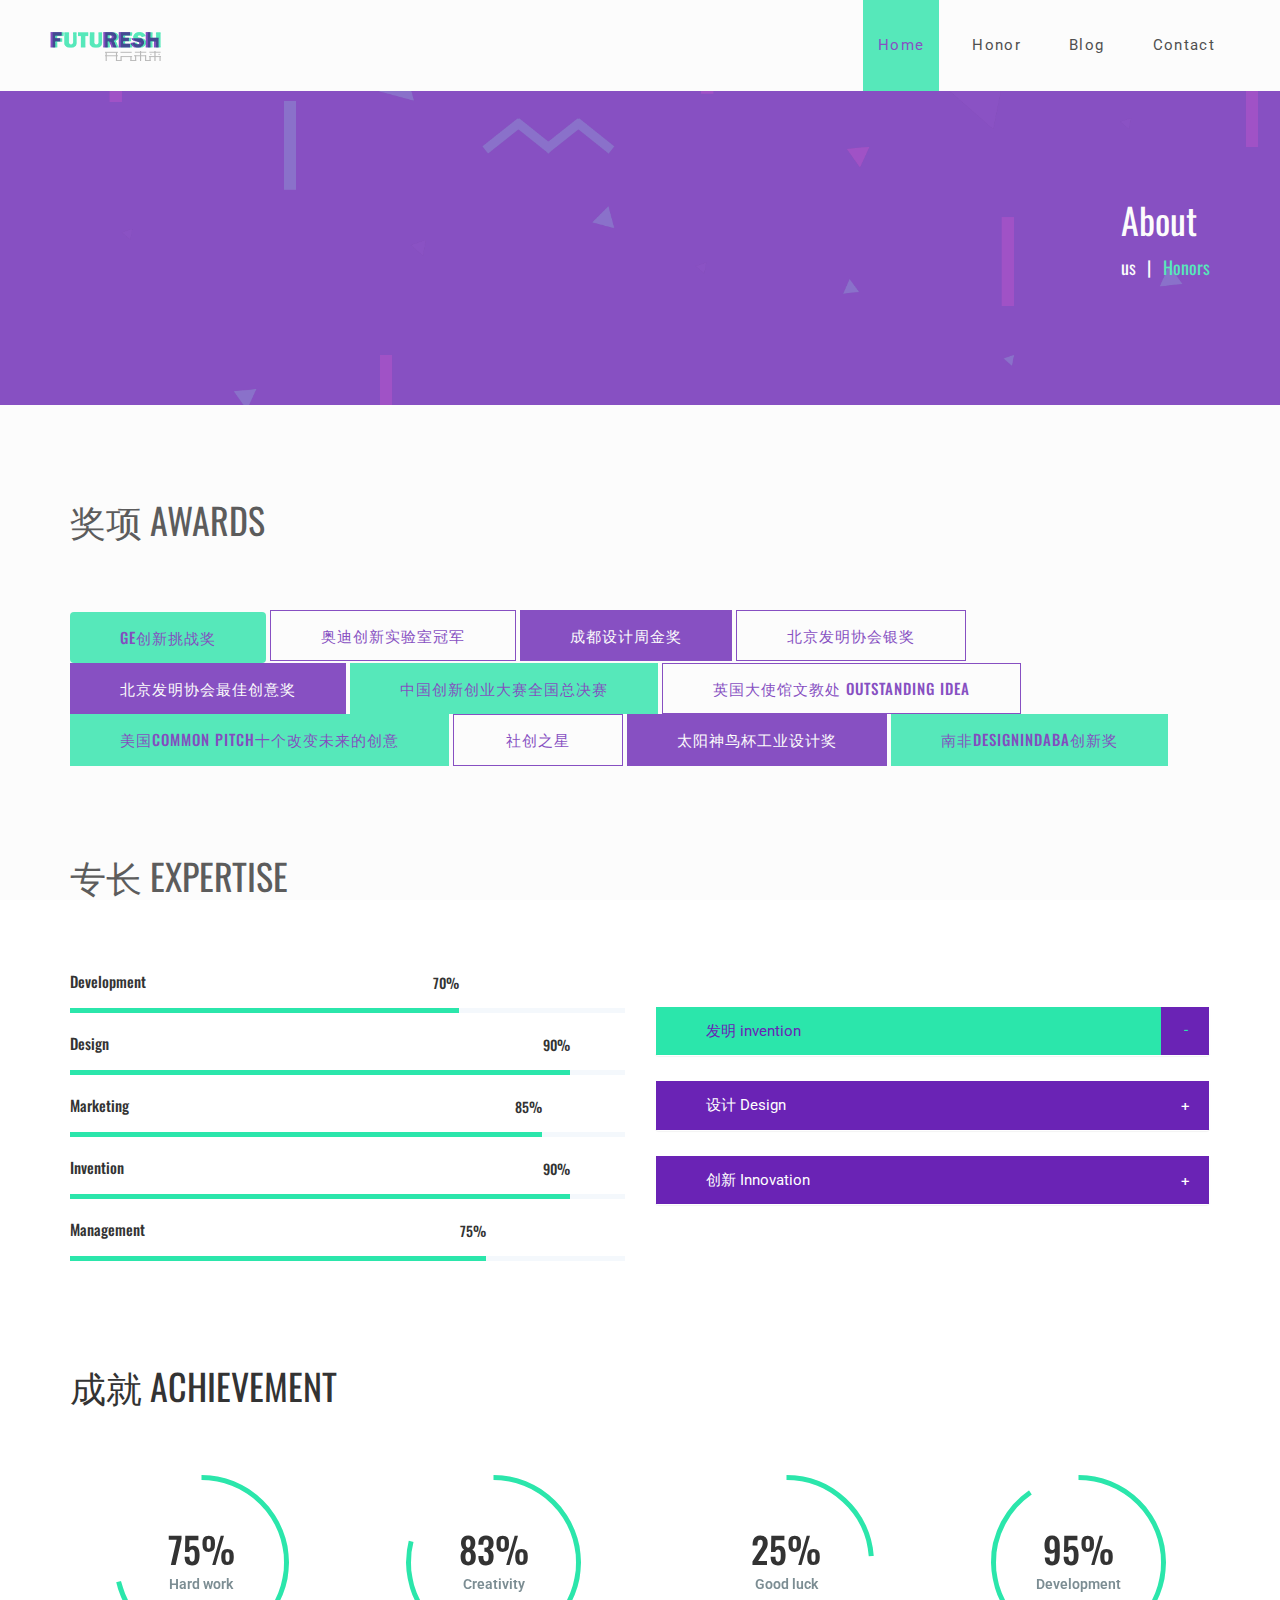
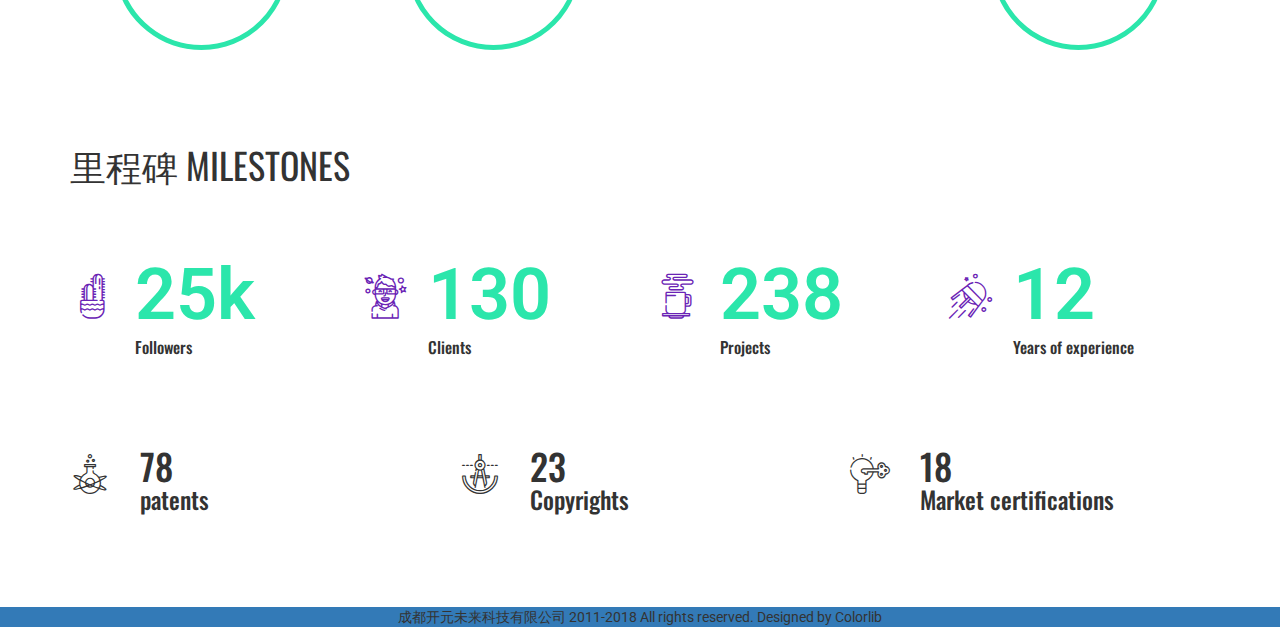
==== honor.html @ 1f5f9ba2 "updata" ====
<!DOCTYPE html>
<html lang="en">
<head>
	<title>荣誉 - 开元未来</title>
	<meta charset="UTF-8">
	<meta name="description" content="Futuresh - Labs">
	<meta name="keywords" content="lab, onepage, creative, html">
	<meta name="viewport" content="width=device-width, initial-scale=1.0">
	<!-- Favicon -->
	<link href="img/favicon.ico" rel="shortcut icon"/>

	<!-- Google Fonts -->
	<link href="https://fonts.googleapis.com/css?family=Oswald:300,400,500,700|Roboto:300,400,600" rel="stylesheet">

	<!-- Stylesheets -->
	<link rel="stylesheet" href="css/bootstrap.min.css"/>
	<link rel="stylesheet" href="css/font-awesome.min.css"/>
	<link rel="stylesheet" href="css/flaticon.css"/>
	<link rel="stylesheet" href="css/owl.carousel.css"/>
	<link rel="stylesheet" href="css/style.css"/>


	<!--[if lt IE 9]>
	  <script src="https://oss.maxcdn.com/html5shiv/3.7.2/html5shiv.min.js"></script>
	  <script src="https://oss.maxcdn.com/respond/1.4.2/respond.min.js"></script>
	<![endif]-->

</head>
<body>
	<!-- Page Preloder -->
	<div id="preloder">
		<div class="loader">
			<img src="img/logo.png" alt="">
			<h2>Loading.....</h2>
		</div>
	</div>


	<!-- Header section -->
	<header class="header-section">
		<div class="logo">
			<img src="img/logo.png" alt=""><!-- Logo -->
		</div>
		<!-- Navigation -->
		<div class="responsive"><i class="fa fa-bars"></i></div>
		<nav>
			<ul class="menu-list">
				<li class="active"><a href="index.html">Home</a></li>
				<li><a href="honor.html">Honor</a></li>
				<li><a href="/blog/">Blog</a></li>
				<li><a href="contact.html">Contact</a></li>
			</ul>
		</nav>
	</header>
	<!-- Header section end -->


	<!-- Page header -->
	<div class="page-top-section">
		<div class="overlay"></div>
		<div class="container text-right">
			<div class="page-info">
				<h2>About</h2>
				<div class="page-links">
					<a href="#">us</a>
					<span>Honors</span>
				</div>
			</div>
		</div>
	</div>
	<!-- Page header end-->


	<!-- page section -->
	<div class="page-section spad">
		<div class="container">
			<div class="row">
				<div class="col-md-12">
					<!-- Single element -->
					<div class="element">
						<h4>奖项 Awards</h4>
						<div class="panel-title">
						<button class="site-btn btn ">GE创新挑战奖</button>
							<button class="site-btn btn-3 ">奥迪创新实验室冠军</button>
							<button class="site-btn btn-2 ">成都设计周金奖</button>
							<button class="site-btn btn-3 ">北京发明协会银奖</button>
                           <button class="site-btn btn-2">北京发明协会最佳创意奖</button>
							<button class="site-btn  ">中国创新创业大赛全国总决赛</button>
                          <button class="site-btn btn-3 ">英国大使馆文教处 Outstanding Idea</button>
                       <button class="site-btn ">美国COMMON pitch十个改变未来的创意</button>
						  <button class="site-btn btn-3 ">社创之星</button>
						  <button class="site-btn btn-2">太阳神鸟杯工业设计奖</button>
						  <button class="site-btn ">南非DesignIndaba创新奖</button>
						</div>
					</div>
					<!-- Single element -->
					<div class="element">
						<h4>专长 Expertise</h4>
						<div class="row">
							<!-- Progress bars -->
							<div class="col-md-6">
								<div class="single-progress-item">
									<p>Development</p>
									<div class="progress-bar-style" data-progress="70"></div>
								</div>
								<div class="single-progress-item">
									<p>Design</p>
									<div class="progress-bar-style" data-progress="90"></div>
								</div>
								<div class="single-progress-item">
									<p>Marketing</p>
									<div class="progress-bar-style" data-progress="85"></div>
								</div>
								<div class="single-progress-item">
									<p>Invention</p>
									<div class="progress-bar-style" data-progress="90"></div>
								</div>
								<div class="single-progress-item">
									<p>Management</p>
									<div class="progress-bar-style" data-progress="75"></div>
								</div>
							</div>
							<!-- Accordions -->
							<div class="col-md-6">
								<div class="site-accordions">
									<div class="panel-group" id="accordion">
										<!-- Single Accordions -->
										<div class="panel active">
											<div class="panel-heading">
												<h4 class="panel-title">发明 invention</h4>
												<a data-toggle="collapse" data-parent="#accordion" href="#accordion1"></a>
											</div>
											<div id="accordion1" class="panel-collapse collapse">
												<div class="panel-body">
													<p></p>
												</div>
											</div>
										</div>
										<!-- Single Accordions -->
										<div class="panel">
											<div class="panel-heading">
												<h4 class="panel-title">设计 Design</h4>
												<a data-toggle="collapse" data-parent="#accordion" href="#accordion2"></a>
											</div>
											<div id="accordion2" class="panel-collapse collapse">
												<div class="panel-body">
												<p></p>
												</div>
											</div>
										</div>
										<!-- Single Accordions -->
										<div class="panel">
											<div class="panel-heading">
												<h4 class="panel-title">创新 Innovation</h4>
												<a data-toggle="collapse" data-parent="#accordion" href="#accordion3"></a>
											</div>
											<div id="accordion3" class="panel-collapse collapse">
												<div class="panel-body">
												<p></p>
												</div>
											</div>
										</div>
									</div>
								</div>
							</div>
						</div>
					</div>
					<!-- Single element -->
					<div class="element">
						<h4>成就 Achievement</h4>
						<!-- Progress Circle -->
						<div class="row">
							<!-- Single -->
							<div class="col-md-3 col-sm-6">
								<div class="circle-progress">
									<div id="progress1"></div>
									<div class="progress-info">
										<h2>75%</h2>
										<p>Hard work</p>
									</div>
								</div>
							</div>
							<!-- Single -->
							<div class="col-md-3 col-sm-6 col-sm-6">
								<div class="circle-progress">
									<div id="progress2"></div>
									<div class="progress-info">
										<h2>83%</h2>
										<p>Creativity</p>
									</div>
								</div>
							</div>
							<!-- Single -->
							<div class="col-md-3 col-sm-6 col-sm-6">
								<div class="circle-progress">
									<div id="progress3"></div>
									<div class="progress-info">
										<h2>25%</h2>
										<p>Good luck</p>
									</div>
								</div>
							</div>
							<!-- Single -->
							<div class="col-md-3 col-sm-6 col-sm-6">
								<div class="circle-progress">
									<div id="progress4"></div>
									<div class="progress-info">
										<h2>95%</h2>
										<p>Development</p>
									</div>
								</div>
							</div>
						</div>
					</div>
					<!-- Single element -->
					<div class="element">
						<h4>里程碑 Milestones</h4>
						<div class="row facts">
							<!-- Single -->
							<div class="col-md-3 col-sm-6">
								<div class="fact">
									<div class="icon">
										<i class="flaticon-034-cactus"></i>
									</div>
									<div class="fact-text">
										<h2>25k</h2>
										<h3>Followers</h3>
									</div>
								</div>
							</div>
							<!-- Single -->
							<div class="col-md-3 col-sm-6">
								<div class="fact">
									<div class="icon">
										<i class="flaticon-025-imagination"></i>
									</div>
									<div class="fact-text">
										<h2>130</h2>
										<h3>Clients</h3>
									</div>
								</div>
							</div>
							<!-- Single -->
							<div class="col-md-3 col-sm-6">
								<div class="fact">
									<div class="icon">
										<i class="flaticon-019-coffee-cup"></i>
									</div>
									<div class="fact-text">
										<h2>238</h2>
										<h3>Projects</h3>
									</div>
								</div>
							</div>
							<!-- Single -->
							<div class="col-md-3 col-sm-6">
								<div class="fact">
									<div class="icon">
										<i class="flaticon-050-satellite"></i>
									</div>
									<div class="fact-text">
										<h2>12</h2>
										<h3>Years of experience</h3>
									</div>
								</div>
							</div>
						</div>
					</div>
					<!-- Single element -->
					<div class="element mb0">
						<h4></h4>
						<div class="row">
							<!-- Single -->
							<div class="col-md-4 col-sm-6">
								<div class="icon-box">
									<div class="icon">
										<i class="flaticon-023-flask"></i>
									</div>
									<div class="fact-text">
										<h2>78</h2>
										<h3>patents</h3>
									</div>
								</div>
							</div>
							<!-- Single -->
							<div class="col-md-4 col-sm-6">
								<div class="icon-box">
									<div class="icon">
										<i class="flaticon-011-compass"></i>
									</div>
										<div class="fact-text">
										<h2>23</h2>
										<h3>Copyrights</h3>
									</div>
								</div>
							</div>
							<!-- Single -->
							<div class="col-md-4 col-sm-6">
								<div class="icon-box">
									<div class="icon">
										<i class="flaticon-037-idea"></i>
									</div>
										<div class="fact-text">
										<h2>18</h2>
										<h3>Market certifications</h3>
									</div>
								</div>
							</div>
						</div>
					</div>
				</div>
			</div>
		</div>
	</div>
	<!-- page section end-->


	<!-- Footer section -->
	<footer class="footer-section">
		成都开元未来科技有限公司 2011-2018 All rights reserved. Designed by Colorlib
	</footer>
	<!-- Footer section end -->

<!-- Global site tag (gtag.js) - Google Analytics -->
<script async src="https://www.googletagmanager.com/gtag/js?id=UA-122709816-1"></script>
<script>
  window.dataLayer = window.dataLayer || [];
  function gtag(){dataLayer.push(arguments);}
  gtag('js', new Date());

  gtag('config', 'UA-122709816-1');
</script>


	<!--====== Javascripts & Jquery ======-->
	<script src="js/jquery-2.1.4.min.js"></script>
	<script src="js/bootstrap.min.js"></script>
	<script src="js/magnific-popup.min.js"></script>
	<script src="js/owl.carousel.min.js"></script>
	<script src="js/circle-progress.min.js"></script>
	<script src="js/main.js"></script>
</body>
</html>
---- css/flaticon.css ----
/*
  	Flaticon icon font: Flaticon
  	Creation date: 23/10/2017 13:59
  	*/

@font-face {
  font-family: "Flaticon";
  src: url("../fonts/Flaticon.eot");
  src: url("../fonts/Flaticon.eot?#iefix") format("embedded-opentype"),
       url("../fonts/Flaticon.woff") format("woff"),
       url("../fonts/Flaticon.ttf") format("truetype"),
       url("../fonts/Flaticon.svg#Flaticon") format("svg");
  font-weight: normal;
  font-style: normal;
}

@media screen and (-webkit-min-device-pixel-ratio:0) {
  @font-face {
    font-family: "Flaticon";
    src: url("../fonts/Flaticon.svg#Flaticon") format("svg");
  }
}

[class^="flaticon-"]:before, [class*=" flaticon-"]:before,
[class^="flaticon-"]:after, [class*=" flaticon-"]:after {   
  font-family: Flaticon;
  font-style: normal;
}

.flaticon-001-picture:before { content: "\f100"; }
.flaticon-002-caliper:before { content: "\f101"; }
.flaticon-003-energy-drink:before { content: "\f102"; }
.flaticon-004-build:before { content: "\f103"; }
.flaticon-005-thinking-1:before { content: "\f104"; }
.flaticon-006-prism:before { content: "\f105"; }
.flaticon-007-paint:before { content: "\f106"; }
.flaticon-008-team:before { content: "\f107"; }
.flaticon-009-idea-3:before { content: "\f108"; }
.flaticon-010-diamond:before { content: "\f109"; }
.flaticon-011-compass:before { content: "\f10a"; }
.flaticon-012-cube:before { content: "\f10b"; }
.flaticon-013-puzzle:before { content: "\f10c"; }
.flaticon-014-magic-wand:before { content: "\f10d"; }
.flaticon-015-book:before { content: "\f10e"; }
.flaticon-016-vision:before { content: "\f10f"; }
.flaticon-017-notebook:before { content: "\f110"; }
.flaticon-018-laptop-1:before { content: "\f111"; }
.flaticon-019-coffee-cup:before { content: "\f112"; }
.flaticon-020-creativity:before { content: "\f113"; }
.flaticon-021-thinking:before { content: "\f114"; }
.flaticon-022-branding:before { content: "\f115"; }
.flaticon-023-flask:before { content: "\f116"; }
.flaticon-024-idea-2:before { content: "\f117"; }
.flaticon-025-imagination:before { content: "\f118"; }
.flaticon-026-search:before { content: "\f119"; }
.flaticon-027-monitor:before { content: "\f11a"; }
.flaticon-028-idea-1:before { content: "\f11b"; }
.flaticon-029-sketchbook:before { content: "\f11c"; }
.flaticon-030-computer:before { content: "\f11d"; }
.flaticon-031-scheme:before { content: "\f11e"; }
.flaticon-032-explorer:before { content: "\f11f"; }
.flaticon-033-museum:before { content: "\f120"; }
.flaticon-034-cactus:before { content: "\f121"; }
.flaticon-035-smartphone:before { content: "\f122"; }
.flaticon-036-brainstorming:before { content: "\f123"; }
.flaticon-037-idea:before { content: "\f124"; }
.flaticon-038-graphic-tool-1:before { content: "\f125"; }
.flaticon-039-vector:before { content: "\f126"; }
.flaticon-040-rgb:before { content: "\f127"; }
.flaticon-041-graphic-tool:before { content: "\f128"; }
.flaticon-042-typography:before { content: "\f129"; }
.flaticon-043-sketch:before { content: "\f12a"; }
.flaticon-044-paint-bucket:before { content: "\f12b"; }
.flaticon-045-video-player:before { content: "\f12c"; }
.flaticon-046-laptop:before { content: "\f12d"; }
.flaticon-047-artificial-intelligence:before { content: "\f12e"; }
.flaticon-048-abstract:before { content: "\f12f"; }
.flaticon-049-projector:before { content: "\f130"; }
.flaticon-050-satellite:before { content: "\f131"; }
---- css/style.css ----
/* =================================
------------------------------------
	Labs - Design Studio
	Version: 1.0
 ------------------------------------ 
 ====================================*/


/*----------------------------------------*/
/*  1.  Theme default CSS
/*----------------------------------------*/
html,
body {
	height: 100%;
	font-family: "Roboto", sans-serif;
}

img {
	max-width: 100%;
}

h1,
h2,
h3,
h4,
h5,
h6 {
	font-family: "Oswald", sans-serif;
	padding: 0;
	margin: 0;
}

h2 {
	font-size: 36px;
}

p {
	font-size: 15px;
	color: #6c6e7e;
	line-height: 30px;
	font-family: "Roboto", sans-serif;
}

a:hover,
a:focus {
	text-decoration: none;
	outline: none;
	color: #0b1033;
}

li,
ul {
	margin: 0;
	padding: 0;
}

/*------------------------
	Helper css
--------------------------*/
.fix {
	overflow: hidden;
}

.pt100 {
	padding-top: 100px;
}

.pb100 {
	padding-bottom: 100px;
}

.mt100 {
	margin-top: 100px;
}

.mb100 {
	margin-bottom: 100px;
}

.mt60 {
	margin-top: 70px;
}

.mr20 {
	margin-right: 20px;
}

.mb0 {
	margin-bottom: 0 !important;
}

.col-push {
	left: 50%;
}

.col-pull {
	right: 50%;
}

.nopad {
	padding-left: 0;
	padding-right: 0;
}

.spad {
	padding-top: 95px;
	padding-bottom: 95px;
}

.section-title {
	text-align: center;
	margin-bottom: 90px;
	padding-top: 50px;
	position: relative;
}

.section-title h2 {
	text-transform: uppercase;
	color: #fff;
	font-weight: 400;
}

.section-title h2 span {
	background: #2be6ab;
	padding: 0 3px 5px;
	display: inline-block;
	color: #0b1033;
}

.section-title:after {
	content: "";
	position: absolute;
	left: 50%;
	top: 0;
	width: 5px;
	height: 30px;
	margin-left: -2.5px;
	background: #2be6ab;
}

.section-title.left {
	text-align: left;
}

.section-title.left:after {
	left: 0;
	margin-left: 0;
}

.section-title.dark h2 {
	color: #0b1033;
}

/*------------------------
	Common elements
--------------------------*/

.site-btn {
	font-family: "Oswald", sans-serif;
	font-size: 15px;
	color: #641fb1;
	display: inline-block;
	text-transform: uppercase;
	background: #2be6ab;
	padding: 15px 50px;
	font-weight: 500;
	letter-spacing: 1px;
	min-width: 170px;
	text-align: center;
	border: none;
}

.site-btn.btn-2 {
	background: #6a23b5;
	color: #fff;
	font-weight: 400;
}

.site-btn.btn-3 {
	background: transparent;
	color: #6a23b5;
	border: 1px solid #6a23b5;
	padding: 14px 50px;
}

.site-btn:hover,
.site-btn:focus {
	text-decoration: none;
	outline: none;
}

/*------------------
	Preloder
--------------------*/
#preloder {
	position: fixed;
	width: 100%;
	height: 100%;
	top: 0;
	left: 0;
	z-index: 999999;
	background: #f1f1f1;
	display: table;
}

.loader {
	text-align: center;
	display: table-cell;
	vertical-align: middle;
}

.loader img {
	animation: loader 0.8s linear infinite;
	-webkit-animation: loader 0.8s linear infinite;
}

.loader h2 {
	font-size: 14px;
	margin-top: 10px;
}

@keyframes loader {
	0% {
		opacity: 1;
	}
	50% {
		opacity: 0.3;
	}
	100% {
		opacity: 1;
	}
}

@-webkit-keyframes loader {
	0% {
		opacity: 1;
	}
	50% {
		opacity: 0.3;
	}
	100% {
		opacity: 1;
	}
}


/*------------------------
	Header css
--------------------------*/
.responsive {
	display: none;
}

.header-section {
	position: absolute;
	top: 0;
	left: 0;
	width: 100%;
	z-index: 999;
	padding: 0 50px;
	background: white;
	-webkit-transition: all 0.4s ease 0s;
	-o-transition: all 0.4s ease 0s;
	transition: all 0.4s ease 0s;
}

.header-section .logo {
	display: inline-block;
	float: left;
	padding-top: 30px;
}

.header-section .logo img {
	width: auto;
	-webkit-transition: all 0.4s ease 0s;
	-o-transition: all 0.4s ease 0s;
	transition: all 0.4s ease 0s;
}

.header-section .menu-list {
	list-style: none;
	float: right;
}

.header-section .menu-list li {
	display: inline;
}

.header-section .menu-list li a {
	display: inline-block;
	padding: 35px 15px;
	margin-right: 15px;
	color: #222;
	position: relative;
	font-family: "Roboto", sans-serif;
	font-size: 15px;
	letter-spacing: 0.09em;
	-webkit-transition: all 0.4s ease 0s;
	-o-transition: all 0.4s ease 0s;
	transition: all 0.4s ease 0s;
}

.header-section .menu-list li a:hover,
.header-section .menu-list li a.active {
	color: #6a23b5;
}

.header-section .menu-list li:last-child a {
	margin-right: 0;
}

.header-section .menu-list li.active a {
	background: #2be6ab;
	color: #6a23b5;
}

.header-section .menu-list .current a:after {
	width: 10px;
	margin-left: -5px;
}

/*------------------------
	Hero section
--------------------------*/
.hero-section {
	height: 100%;
	position: relative;
}

.hero-content {
	position: absolute;
	width: calc(100% - 210px);
	height: 100%;
	margin-left: 105px;
	display: table;
	text-align: center;
	z-index: 5;
}

.hero-content .hero-center {
	display: table-cell;
	vertical-align: middle;
}

.hero-content p {
	font-size: 22px;
	color: #0b1033;
	margin-bottom: 0;
	margin-top: 30px;
}

.owl-carousel .owl-nav {
	position: absolute;
	top: 50%;
	width: 100%;
}

.owl-carousel .owl-nav .owl-prev,
.owl-carousel .owl-nav .owl-next {
	display: inline-block;
	height: 50px;
	width: 100px;
	background: #6a23b5;
	color: #fff;
	text-align: center;
	padding-top: 10px;
	font-size: 20px;
	cursor: pointer;
}

.owl-carousel .owl-nav .owl-prev:hover,
.owl-carousel .owl-nav .owl-next:hover {
	background: #2be6ab;
}

.owl-carousel .owl-nav .owl-next {
	float: right;
}

.owl-carousel #bar {
	width: 0%;
	max-width: 100%;
	height: 4px;
	background: #2be6ab;
}

.owl-carousel #progressBar {
	width: 100%;
	position: absolute;
	bottom: 0;
	z-index: 1;
}


/*------------------------
	About section
--------------------------*/
.about-section,
.team-section {
	background: #6a23b5;
	position: relative;
	z-index: 2;
}

.overlay {
	position: absolute;
	width: 100%;
	height: 100%;
	left: 0;
	top: 0;
	z-index: 3;
	background-image: url("../img/overlay.png");
	background-repeat: no-repeat;
	background-size: cover;
}

/*Card Section*/
.card-section {
	position: relative;
	padding-bottom: 100px;
	z-index: 5;
}

.lab-card {
	position: relative;
	margin-top: -50px;
	padding: 50px 25px;
	text-align: center;
	background: #f5faf8;
	-webkit-box-shadow: 0 0 8px rgba(74, 74, 74, 0.1);
	        box-shadow: 0 0 8px rgba(74, 74, 74, 0.1);
	-webkit-transition: all 0.4s ease 0s;
	-o-transition: all 0.4s ease 0s;
	transition: all 0.4s ease 0s;
}

.lab-card .icon {
	margin-bottom: 30px;
	font-size: 70px;
	-webkit-transition: all 0.4s ease 0s;
	-o-transition: all 0.4s ease 0s;
	transition: all 0.4s ease 0s;
}

.lab-card h2 {
	text-transform: uppercase;
	font-size: 18px;
	color: #2b1640;
	margin-bottom: 30px;
	-webkit-transition: all 0.4s ease 0s;
	-o-transition: all 0.4s ease 0s;
	transition: all 0.4s ease 0s;
}

.lab-card p {
	color: #6c6e7e;
	line-height: 30px;
	-webkit-transition: all 0.4s ease 0s;
	-o-transition: all 0.4s ease 0s;
	transition: all 0.4s ease 0s;
}

.lab-card:hover {
	background: #2be6ab;
}

.lab-card:hover h2,
.lab-card:hover p,
.lab-card:hover .icon {
	color: #fff;
}

/* About contant */
.about-contant {
	position: relative;
	z-index: 5;
}

.about-contant p {
	color: #fff;
}

.intro-video {
	-webkit-transform: translateY(50%);
	    -ms-transform: translateY(50%);
	        transform: translateY(50%);
	margin-top: -90px;
}

.intro-video img {
	-webkit-box-shadow: 0 0 50px rgba(0, 0, 0, 0.35);
	        box-shadow: 0 0 50px rgba(0, 0, 0, 0.35);
}

.intro-video a {
	position: absolute;
	width: 60px;
	height: 60px;
	left: 50%;
	top: 50%;
	margin-left: -30px;
	margin-top: -30px;
	color: #6a23b5;
	background: #2be6ab;
	border-radius: 50%;
	text-align: center;
	padding-top: 20px;
	padding-left: 5px;
}


/*------------------------
  Testimonial section
--------------------------*/
.testimonial-section {
	padding-top: 320px;
	background: #220c3b;
	position: relative;
}

.test-overlay {
	position: absolute;
	background-image: url("../img/test-man.png");
	background-repeat: no-repeat;
	background-position: bottom right;
	background-size: contain;
	bottom: 0;
	height: 78%;
	left: 50px;
}

.testimonial span {
	display: block;
	font-family: "Roboto", sans-serif;
	font-size: 48px;
	color: #6a23b5;
}

.testimonial p {
	font-style: italic;
	color: #fff;
	font-weight: 400;
	line-height: 36px;
}

.testimonial .avatar {
	width: 60px;
	height: 60px;
	border-radius: 50%;
	overflow: hidden;
	float: left;
	margin-right: 20px;
}

.testimonial .client-info {
	margin-top: 40px;
}

.testimonial .client-name {
	float: left;
	padding-top: 20px;
}

.testimonial .client-name h2 {
	font-size: 18px;
	color: #fff;
	font-weight: 400;
}

.testimonial .client-name p {
	font-style: normal;
	font-size: 12px;
	color: #969696;
}

/* Testimonial carousel */
#testimonial-slide {
	position: relative;
}

#testimonial-slide .owl-dots {
	position: absolute;
	width: 8px;
	top: 100px;
}

#testimonial-slide .owl-dots .owl-dot {
	width: 8px;
	height: 8px;
	background: #fff;
	border-radius: 15px;
	display: block;
	margin-bottom: 15px;
	position: relative;
	-webkit-transition: all 0.4s;
	-o-transition: all 0.4s;
	transition: all 0.4s;
}

#testimonial-slide .owl-dots .owl-dot:after {
	position: absolute;
	content: "";
	width: 28px;
	height: 28px;
	border: 2px solid #6a23b5;
	border-radius: 40px;
	left: -10px;
	top: -10px;
	-webkit-transition: all 0.4s;
	-o-transition: all 0.4s;
	transition: all 0.4s;
	-webkit-transform: scale(0);
	    -ms-transform: scale(0);
	        transform: scale(0);
}

#testimonial-slide .owl-dots .owl-dot.active {
	background: #6a23b5;
	margin-bottom: 25px;
	margin-top: 25px;
}

#testimonial-slide .owl-dots .owl-dot.active:after {
	-webkit-transform: scale(1);
	    -ms-transform: scale(1);
	        transform: scale(1);
}

#testimonial-slide .owl-dots .owl-dot:first-child.active {
	margin-top: 15px;
}


/*----------------------------------
	header and icon box element
------------------------------------*/
.service {
	margin-bottom: 90px;
}

.service,
.icon-box {
	display: -webkit-inline-box;
	display: -ms-inline-flexbox;
	display: inline-flex;
}

.service .icon,
.icon-box .icon {
	font-size: 40px;
	margin-right: 30px;
}

.service .service-text h2,
.service .icon-box-text h2,
.icon-box .service-text h2,
.icon-box .icon-box-text h2 {
	font-size: 18px;
	text-transform: uppercase;
	margin-bottom: 20px;
	font-weight: 400;
}

.service .service-text p,
.service .icon-box-text p,
.icon-box .service-text p,
.icon-box .icon-box-text p {
	font-size: 15px;
}

.service.light h2,
.service.light p,
.service.light .icon,
.icon-box.light h2,
.icon-box.light p,
.icon-box.light .icon {
	color: #fff;
}

.service.left,
.icon-box.left {
	text-align: right;
}

.service.left .icon,
.icon-box.left .icon {
	margin-left: 30px;
	margin-right: 0;
}


/*------------------------
	Team section
--------------------------*/
.team-section .container {
	position: relative;
	z-index: 5;
}

.member {
	text-align: center;
}

.member img {
	margin-bottom: 60px;
}

.member h2 {
	font-size: 24px;
	font-weight: 400;
	margin-bottom: 20px;
	color: #fff;
}

.member h3 {
	font-size: 14px;
	color: #2be6ab;
	font-weight: 400;
	text-transform: uppercase;
}


/*------------------------
	Promotion section
--------------------------*/
.promotion-section {
	background: #2be6ab;
	padding: 115px 0;
}

.promotion-section h2 {
	font-weight: 400;
	color: #fff;
	font-size: 48px;
	margin-bottom: 18px;
}

.promotion-section p {
	color: #fff;
	font-size: 24px;
	margin-bottom: 0;
	font-weight: 300;
}

.promotion-section .promo-btn-area {
	text-align: right;
	padding-top: 15px;
}


/*------------------------
	Contact section
--------------------------*/
.contact-section {
	position: relative;
}

.contact-section:after {
	position: absolute;
	content: "";
	width: 50%;
	height: 100%;
	right: -15px;
	top: 0;
	background: #6a23b5;
	z-index: -1;
}

.form-class input[type="text"] {
	width: 100%;
	margin-bottom: 26px;
	border: none;
	background: #f6edfb;
	padding: 17px 20px;
}

.form-class input[type="text"]:focus,
.form-class input[type="text"]:hover {
	outline: none;
}

.form-class textarea {
	width: 100%;
	margin-bottom: 40px;
	border: none;
	background: #f6edfb;
	padding: 15px 20px;
	height: 260px;
}

.form-class textarea:focus,
.form-class textarea:hover {
	outline: none;
}

.form-class ::-webkit-input-placeholder {
	font-style: italic;
}

.form-class :-ms-input-placeholder {
	font-style: italic;
}

.form-class ::-ms-input-placeholder {
	font-style: italic;
}

.form-class ::placeholder {
	font-style: italic;
}

.form-class :-ms-input-placeholder {
	font-style: italic;
}

.form-class ::-ms-input-placeholder {
	font-style: italic;
}

/* Contact Info*/
.contact-info .section-title {
	margin-bottom: 40px;
}

.contact-info p {
	color: #fff;
}

.contact-info h3 {
	font-weight: 400;
	color: #2be6ab;
	margin-bottom: 20px;
}

.contact-info .con-item {
	font-size: 14px;
}


/*------------------------
	Footer section
--------------------------*/
.footer-section {
	background: #337AB7;
	text-align: center;
}

.footer-section h2 {
	color: #6a23b5;
	font-size: 14px;
	padding: 18px 0;
}

/*=========================
	Other Pages
=========================*/

/*------------------------
	Page Top Section
--------------------------*/
.page-top-section {
	position: relative;
	height: 405px;
	background: #6a23b5;
}

.page-top-section .container {
	position: relative;
	z-index: 5;
}

.page-top-section .page-info {
	display: inline-block;
	padding-top: 200px;
}

.page-top-section .page-info h2 {
	color: #fff;
	font-weight: 400;
	margin-bottom: 15px;
	float: left;
}

.page-top-section .page-info .page-links a,
.page-top-section .page-info .page-links span {
	font-size: 18px;
	font-family: "Oswald", sans-serif;
	color: #fff;
	margin-right: 12px;
	padding-right: 12px;
	font-weight: 400;
	position: relative;
}

.page-top-section .page-info .page-links a:after,
.page-top-section .page-info .page-links span:after {
	position: absolute;
	content: "|";
	right: -3px;
}

.page-top-section .page-info .page-links span {
	margin-right: 0;
	padding-right: 0;
	color: #2be6ab;
}

.page-top-section .page-info .page-links span:after {
	display: none;
}


/*------------------------
	Features Section
--------------------------*/
.features .icon-box .icon {
	color: #2be6ab;
	margin-top: -10px;
}

.features .icon-box:last-child {
	margin-bottom: 0;
}

.features .icon-box {
	margin-bottom: 90px;
}


/*------------------------
	Services Card Section
--------------------------*/
.sv-card .card-img {
	position: relative;
	display: block;
	overflow: hidden;
	max-height: 260px;
}

.sv-card .card-img img {
	min-width: 100%;
}

.sv-card .card-img:after {
	position: absolute;
	content: "";
	width: 100%;
	height: 100%;
	left: 0;
	top: 0;
	z-index: 1;
	background: #2be6ab;
	opacity: 0;
	-webkit-transition: all 0.4s ease 0s;
	-o-transition: all 0.4s ease 0s;
	transition: all 0.4s ease 0s;
}

.sv-card:hover .card-img:after {
	opacity: 0.8;
}

.sv-card .card-text {
	padding: 70px 45px;
	padding-right: 15px;
	background: #f5f9f8;
}

.sv-card .card-text h2 {
	text-transform: uppercase;
	font-size: 18px;
	margin-bottom: 28px;
}

.sv-card .card-text p {
	font-size: 15px;
}


/*------------------------
	Newsletter Section
--------------------------*/
.newsletter-section {
	background: #2be6ab;
}

.newsletter-section h2 {
	font-size: 48px;
	color: #fff;
	font-weight: 400;
}

/* Newsletter form */
.nl-form {
	padding-top: 5px;
	text-align: right;
}

.nl-form input[type="text"] {
	border: none;
	padding: 15px 30px;
	height: 51px;
	float: left;
	margin-right: 30px;
	width: calc(100% - 211px);
	background: #19cc93;
	color: #fff;
}

.nl-form input[type="text"]:focus,
.nl-form input[type="text"]:hover {
	outline: none;
}

.nl-form ::-webkit-input-placeholder {
	color: #fff;
}

.nl-form :-ms-input-placeholder {
	color: #fff;
}

.nl-form ::-ms-input-placeholder {
	color: #fff;
}

.nl-form ::placeholder {
	color: #fff;
}

.nl-form :-ms-input-placeholder {
	color: #fff;
}

.nl-form ::-ms-input-placeholder {
	color: #fff;
}


/*------------------------
	Blog Page
--------------------------*/
.post-item {
	margin-bottom: 90px;
}

.post-thumbnail {
	position: relative;
	overflow: hidden;
	margin-bottom: 60px;
}

.post-thumbnail .post-date {
	position: absolute;
	width: 90px;
	height: 90px;
	background: #6a23b5;
	top: 17px;
	left: 17px;
	text-align: center;
	padding-top: 15px;
}

.post-thumbnail .post-date h2 {
	color: #fff;
	font-size: 30px;
	font-weight: 400;
	margin-bottom: 5px;
}

.post-thumbnail .post-date h3 {
	font-size: 15px;
	color: #2be6ab;
	font-weight: 400;
}

.post-title {
	font-size: 24px;
	font-weight: 400;
	letter-spacing: 1px;
	text-transform: uppercase;
	margin-bottom: 18px;
}

.post-meta {
	margin-bottom: 40px;
}

.post-meta a {
	color: #0b1033;
	font-size: 12px;
	padding-left: 20px;
	position: relative;
	margin-left: 10px;
}

.post-meta a:after {
	position: absolute;
	content: "";
	width: 7px;
	height: 7px;
	left: 0;
	top: 3px;
	background: #2be6ab;
	border-radius: 10px;
}

.post-meta a:first-child {
	margin-left: 0;
}

.read-more {
	font-family: "Oswald", sans-serif;
	font-size: 16px;
	color: #0b1033;
	position: relative;
	display: inline-block;
	clear: both;
	padding-bottom: 5px;
	margin-top: 40px;
}

.read-more:after {
	position: absolute;
	content: "";
	width: 100%;
	height: 3px;
	left: 0;
	bottom: 0;
	background: #2be6ab;
	border-radius: 10px;
}

.page-pagination a {
	display: inline-block;
	font-family: "Oswald", sans-serif;
	font-size: 16px;
	color: #0b1033;
	padding: 6px 10px;
	margin-right: 5px;
}

.page-pagination a.active {
	background: #2be6ab;
}

/* Sidebar */
.widget-item {
	margin-bottom: 60px;
	overflow: hidden;
}

.widget-item .widget-title {
	font-size: 18px;
	margin-bottom: 45px;
}

.widget-item ul {
	list-style: none;
}

.widget-item ul li a {
	color: #6c6e7e;
	display: block;
	margin-bottom: 20px;
	font-size: 15px;
}

.widget-item ul li a:hover {
	color: #2be6ab;
}

.widget-item ul li:last-child a {
	margin-bottom: 0;
}

.widget-item ul.instagram {
	margin-left: -5px;
	margin-right: -5px;
}

.widget-item ul.instagram li {
	width: 33.33%;
	float: left;
	padding: 5px;
}

.widget-item ul.instagram li img {
	min-width: 100%;
}

.widget-item ul.tag li {
	display: inline-block;
	background: #2be6ab;
	padding: 10px 24px;
	float: left;
	margin-right: 10px;
	margin-bottom: 15px;
}

.widget-item ul.tag li a {
	color: #6a23b5;
	margin-bottom: 0;
}

.widget-item .quote .quotation {
	display: block;
	color: #2be6ab;
	font-size: 60px;
	line-height: normal;
	margin-bottom: -20px;
}

.search-form {
	position: relative;
}

.search-form input[type="text"] {
	width: 100%;
	border: none;
	background: #2be6ab;
	padding: 15px 20px;
}

.search-form input[type="text"]:focus,
.search-form input[type="text"]:hover {
	outline: none;
}

.search-form .search-btn {
	position: absolute;
	width: 50px;
	height: 50px;
	display: block;
	right: 0;
	top: 0;
	border: 0;
	background: #6a23b5;
	color: #2be6ab;
}

.search-form .search-btn:focus,
.search-form .search-btn:hover {
	outline: none;
}


/*------------------------
	Single Post
--------------------------*/
.single-post .post-content {
	margin-bottom: 90px;
}

.single-post .post-content p {
	margin-bottom: 40px;
}

.single-post .author {
	display: -webkit-inline-box;
	display: -ms-inline-flexbox;
	display: inline-flex;
	margin-bottom: 100px;
}

.single-post .author .avatar {
	margin-right: 40px;
}

.single-post .author .avatar img {
	min-width: 117px;
}

.single-post .author .author-info h2 {
	font-size: 18px;
	margin-bottom: 20px;
}

.single-post .author .author-info h2 span {
	color: #8e8f9b;
}

/* Comments css*/
.comments h2,
.comment-from h2 {
	font-size: 18px;
	margin-bottom: 70px;
}

.comment-list {
	list-style: none;
	margin-bottom: 90px;
}

.comment-list li {
	margin-bottom: 60px;
}

.comment-list li .avatar {
	width: calc(100% - (100% - 80px));
	float: left;
	margin-right: 40px;
}

.comment-list li .commetn-text h3 {
	font-size: 15px;
	font-family: "Roboto", sans-serif;
	margin-bottom: 30px;
	font-weight: 600;
}

/* Contact page Map */
.map {
	height: 750px;
}


/*------------------------
	Elements
--------------------------*/
.element {
	margin-bottom: 90px;
}

.element h4 {
	font-size: 36px;
	text-transform: uppercase;
	font-weight: 400;
	margin-bottom: 70px;
}

/*===  Progress Bar Element ===*/
.single-progress-item {
	margin-bottom: 15px;
	position: relative;
}

.single-progress-item p {
	font-family: "Oswald", sans-serif;
	color: #333;
	margin-bottom: 12px;
	font-weight: 500;
}

.progress-bar-style {
	display: block;
	height: 5px;
	position: relative;
	width: 100%;
	background: #f4f8fc;
}

.bar-inner {
	position: absolute;
	height: 100%;
	left: 0;
	top: 0;
	background: #2be6ab;
}

.bar-inner span {
	position: absolute;
	right: 0;
	font-weight: bold;
	top: -35px;
	font-family: "Oswald", sans-serif;
	color: #333;
	font-weight: 500;
}

/*===  Accordions Element ===*/
.site-accordions {
	margin-top: 40px;
}

.site-accordions .panel {
	margin-bottom: 24px;
}

.site-accordions .panel-heading {
	background: #6a23b5;
	color: #fff;
	position: relative;
	padding: 16px 50px;
	border: none;
	border-radius: 0;
}

.site-accordions .panel-heading .panel-title {
	font-size: 15px;
	font-family: "Roboto", sans-serif;
	text-transform: none;
	margin: 0;
	-webkit-transition: all 0.4s ease 0s;
	-o-transition: all 0.4s ease 0s;
	transition: all 0.4s ease 0s;
}

.site-accordions .panel-heading a {
	position: absolute;
	display: block;
	height: 100%;
	width: 48px;
	right: 0;
	top: 0;
	-webkit-transition: all 0.4s ease 0s;
	-o-transition: all 0.4s ease 0s;
	transition: all 0.4s ease 0s;
}

.site-accordions .panel-heading a:after {
	position: absolute;
	content: "+";
	color: #fff;
	left: 20px;
	font-size: 15px;
	padding-top: 15px;
}

.site-accordions .panel.active .panel-heading {
	background: #2be6ab;
	color: #6a23b5;
}

.site-accordions .panel.active .panel-heading a {
	background: #6a23b5;
}

.site-accordions .panel.active .panel-heading a:after {
	content: "-";
	color: #2be6ab;
	left: 23px;
	padding-top: 13px;
}

/*===  Progress Circle Element ===*/
.circle-progress {
	text-align: center;
	position: relative;
}

.circle-progress canvas {
	-webkit-transform: rotate(90deg);
	    -ms-transform: rotate(90deg);
	        transform: rotate(90deg);
}

.circle-progress .progress-info {
	position: absolute;
	width: 100%;
	top: 30%;
}

.circle-progress .progress-info p {
	font-family: "Roboto", sans-serif;
	color: #7c8d93;
	font-size: 14px;
	font-weight: 600;
}

/*===  Facts Element ===*/
.facts .fact {
	display: -webkit-inline-box;
	display: -ms-inline-flexbox;
	display: inline-flex;
}

.facts .fact .icon {
	margin-right: 20px;
	color: #6a23b5;
	font-size: 45px;
	padding-top: 10px;
}

.facts .fact .fact-text h2 {
	font-family: "Roboto", sans-serif;
	font-size: 72px;
	color: #2be6ab;
	font-weight: 600;
	margin-bottom: 5px;
}

.facts .fact .fact-text h3 {
	font-size: 16px;
	font-weight: 500;
}



/* ===========================
	Responsive
==============================*/

/* Desktop :768px. */
@media only screen and (min-width: 1550px) {
	#testimonial-slide .owl-dots {
		right: -100px;
	}
	.test-overlay {
		width: 500px;
	}
}

@media only screen and (min-width: 1280px) and (max-width: 1549px) {
	#testimonial-slide .owl-dots {
		right: -40px;
	}
	.test-overlay {
		width: 400px;
	}
}

@media only screen and (min-width: 992px) and (max-width: 1279px) {
	#testimonial-slide .owl-dots {
		right: -25px;
	}
}

@media only screen and (max-width: 1254px) {
	#testimonial-slide .owl-dots {
		top: 95%;
		-webkit-transform: rotate(-90deg);
		    -ms-transform: rotate(-90deg);
		        transform: rotate(-90deg);
		-webkit-transform-origin: left center;
		    -ms-transform-origin: left center;
		        transform-origin: left center;
		left: 50%;
		margin-left: -4px;
	}
}


/* Tablet :768px. */
@media only screen and (min-width: 768px) and (max-width: 991px) {
	.test-overlay {
		display: none;
	}
	#testimonial-slide .owl-dots {
		top: 95%;
		-webkit-transform: rotate(-90deg);
		    -ms-transform: rotate(-90deg);
		        transform: rotate(-90deg);
		-webkit-transform-origin: left center;
		    -ms-transform-origin: left center;
		        transform-origin: left center;
		left: 50%;
		margin-left: -4px;
	}
	.card-section {
		padding-bottom: 0;
	}
	.lab-card {
		margin-bottom: 80px;
	}
	.promotion-section .promo-btn-area {
		text-align: left;
	}
	.contact-section::after {
		width: 100%;
		right: 0;
	}
	.contact-info {
		margin-bottom: 95px;
	}
	.col-push {
		left: 0;
	}
	.col-pull {
		right: 0;
	}
	.sv-card {
		margin-bottom: 30px;
	}
	.newsletter-section h2 {
		margin-bottom: 30px;
	}
	.circle-progress {
		margin-bottom: 40px;
	}
	.icon-box {
		margin-bottom: 30px;
	}
	.facts .fact {
		margin-bottom: 40px;
	}
}

/* Large Mobile :480px. */
@media only screen and (max-width: 767px) {
	.header-section .logo {
		padding-top: 20px;
		padding-bottom: 20px;
	}
	.header-section .menu-list {
		display: none;
		float: none;
		clear: both;
		border-top: 1px solid #ddd;
	}
	.header-section .menu-list li {
		display: inline;
	}
	.header-section .menu-list li a {
		display: block;
		padding: 10px;
		margin-right: 0;
	}
	.header-section .menu-list li a:after {
		left: 0%;
	}
	.header-section .menu-list li a:hover:after {
		width: 10px;
		margin-left: 10px;
	}
	.header-section .menu-list .current a:after {
		margin-left: 10px;
	}
	.responsive {
		display: block;
		color: #333;
		font-size: 34px;
		position: absolute;
		right: 30px;
		padding-top: 10px;
	}
	.owl-carousel .owl-nav .owl-prev,
	.owl-carousel .owl-nav .owl-next {
		width: 50px;
	}
	.hero-content img {
		max-width: 280px;
	}
	.test-overlay {
		display: none;
	}
	#testimonial-slide .owl-dots {
		top: 86%;
		-webkit-transform: rotate(-90deg);
		    -ms-transform: rotate(-90deg);
		        transform: rotate(-90deg);
		-webkit-transform-origin: left center;
		    -ms-transform-origin: left center;
		        transform-origin: left center;
		left: 50%;
		margin-left: -4px;
	}
	.card-section {
		padding-bottom: 0;
	}
	.lab-card {
		margin-bottom: 80px;
	}
	.testimonial-section {
		padding-top: 160px;
	}
	.member {
		margin-bottom: 60px;
	}
	.promotion-section .promo-btn-area {
		text-align: left;
	}
	.contact-section::after {
		width: 100%;
		right: 0;
	}
	.contact-info {
		margin-bottom: 95px;
	}
	.col-push {
		left: 0;
	}
	.col-pull {
		right: 0;
	}
	.devices {
		margin-top: 70px;
		margin-bottom: 70px;
	}
	.sv-card {
		margin-bottom: 30px;
	}
	.newsletter-section h2 {
		margin-bottom: 30px;
	}
	.nl-form {
		text-align: center;
	}
	.nl-form input[type="text"] {
		margin-bottom: 30px;
		width: 100%;
	}
	.circle-progress {
		margin-bottom: 40px;
	}
	.page-pagination,
	.blog-posts {
		margin-bottom: 90px;
	}
	.buttons button {
		margin-bottom: 20px;
	}
	.icon-box {
		margin-bottom: 30px;
	}
	.facts .fact {
		margin-bottom: 40px;
	}
}

/* small mobile :320px. */
@media only screen and (max-width: 350px) {
	.header-section {
		padding: 0 20px;
	}
	.hero-content {
		display: none;
	}
	.intro-video {
		margin-top: -30px;
	}
	.post-thumbnail .post-date {
		-webkit-transform: scale(0.7);
		    -ms-transform: scale(0.7);
		        transform: scale(0.7);
		-webkit-transform-origin: left top;
		    -ms-transform-origin: left top;
		        transform-origin: left top;
	}
	.single-post .author .avatar {
		margin-right: 20px;
	}
	.single-post .author .avatar img {
		min-width: 60px;
	}
	.buttons button {
		margin-bottom: 20px;
	}
}
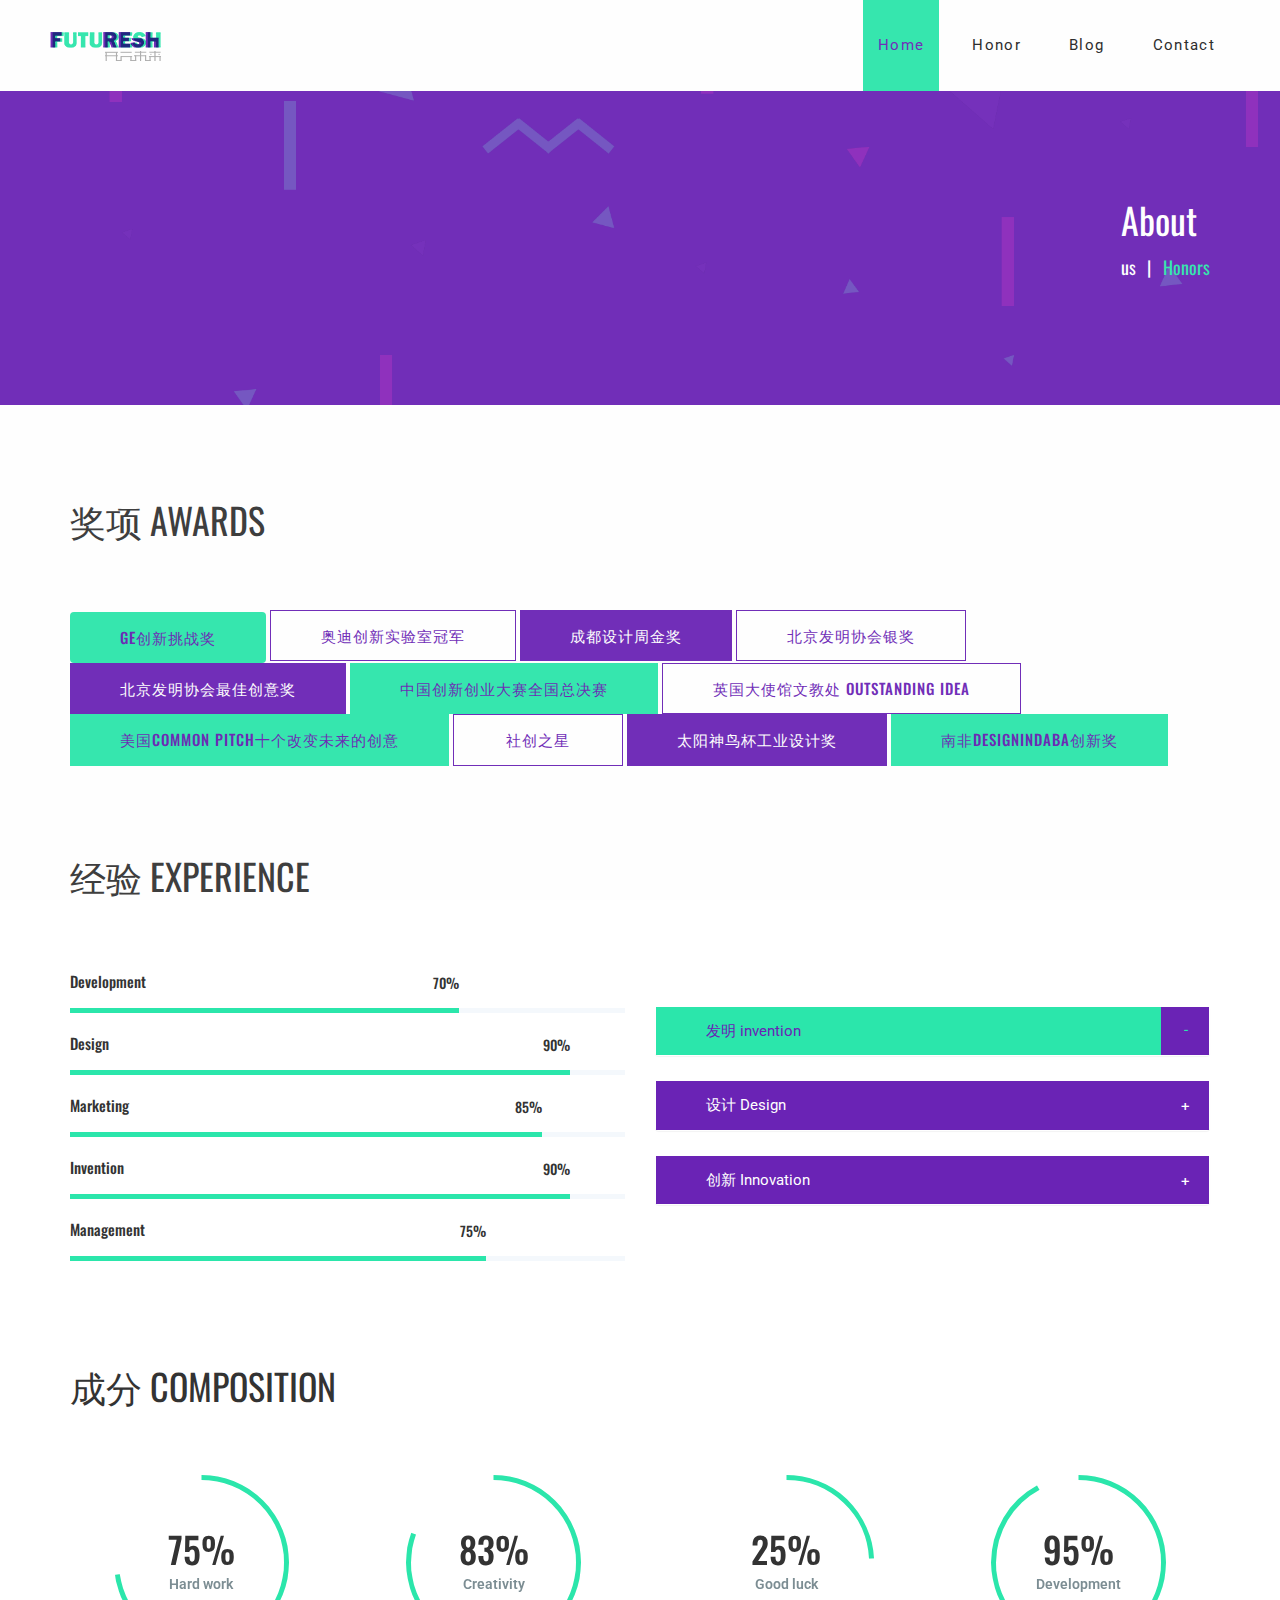
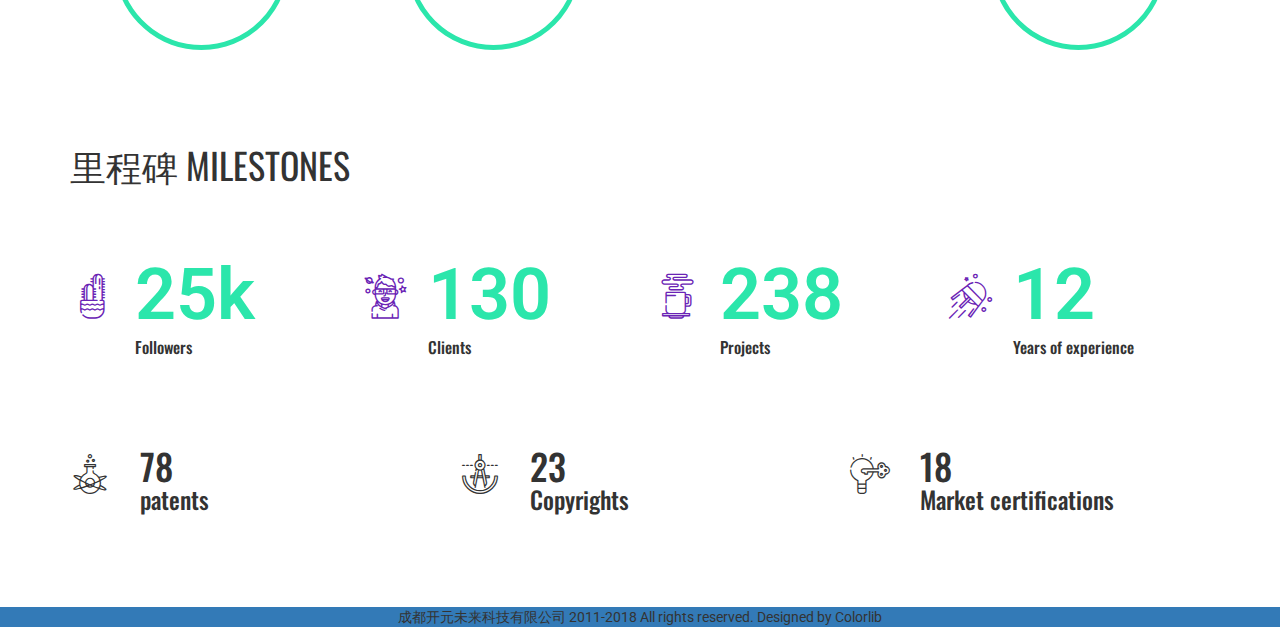
==== commit 49259ec9: "Add files via upload" ====
--- a/honor.html
+++ b/honor.html
@@ -1,343 +1,343 @@
-<!DOCTYPE html>
-<html lang="en">
-<head>
-	<title>荣誉 - 开元未来</title>
-	<meta charset="UTF-8">
-	<meta name="description" content="Futuresh - Labs">
-	<meta name="keywords" content="lab, onepage, creative, html">
-	<meta name="viewport" content="width=device-width, initial-scale=1.0">
-	<!-- Favicon -->
-	<link href="img/favicon.ico" rel="shortcut icon"/>
-
-	<!-- Google Fonts -->
-	<link href="https://fonts.googleapis.com/css?family=Oswald:300,400,500,700|Roboto:300,400,600" rel="stylesheet">
-
-	<!-- Stylesheets -->
-	<link rel="stylesheet" href="css/bootstrap.min.css"/>
-	<link rel="stylesheet" href="css/font-awesome.min.css"/>
-	<link rel="stylesheet" href="css/flaticon.css"/>
-	<link rel="stylesheet" href="css/owl.carousel.css"/>
-	<link rel="stylesheet" href="css/style.css"/>
-
-
-	<!--[if lt IE 9]>
-	  <script src="https://oss.maxcdn.com/html5shiv/3.7.2/html5shiv.min.js"></script>
-	  <script src="https://oss.maxcdn.com/respond/1.4.2/respond.min.js"></script>
-	<![endif]-->
-
-</head>
-<body>
-	<!-- Page Preloder -->
-	<div id="preloder">
-		<div class="loader">
-			<img src="img/logo.png" alt="">
-			<h2>Loading.....</h2>
-		</div>
-	</div>
-
-
-	<!-- Header section -->
-	<header class="header-section">
-		<div class="logo">
-			<img src="img/logo.png" alt=""><!-- Logo -->
-		</div>
-		<!-- Navigation -->
-		<div class="responsive"><i class="fa fa-bars"></i></div>
-		<nav>
-			<ul class="menu-list">
-				<li class="active"><a href="index.html">Home</a></li>
-				<li><a href="honor.html">Honor</a></li>
-				<li><a href="/blog/">Blog</a></li>
-				<li><a href="contact.html">Contact</a></li>
-			</ul>
-		</nav>
-	</header>
-	<!-- Header section end -->
-
-
-	<!-- Page header -->
-	<div class="page-top-section">
-		<div class="overlay"></div>
-		<div class="container text-right">
-			<div class="page-info">
-				<h2>About</h2>
-				<div class="page-links">
-					<a href="#">us</a>
-					<span>Honors</span>
-				</div>
-			</div>
-		</div>
-	</div>
-	<!-- Page header end-->
-
-
-	<!-- page section -->
-	<div class="page-section spad">
-		<div class="container">
-			<div class="row">
-				<div class="col-md-12">
-					<!-- Single element -->
-					<div class="element">
-						<h4>奖项 Awards</h4>
-						<div class="panel-title">
-						<button class="site-btn btn ">GE创新挑战奖</button>
-							<button class="site-btn btn-3 ">奥迪创新实验室冠军</button>
-							<button class="site-btn btn-2 ">成都设计周金奖</button>
-							<button class="site-btn btn-3 ">北京发明协会银奖</button>
-                           <button class="site-btn btn-2">北京发明协会最佳创意奖</button>
-							<button class="site-btn  ">中国创新创业大赛全国总决赛</button>
-                          <button class="site-btn btn-3 ">英国大使馆文教处 Outstanding Idea</button>
-                       <button class="site-btn ">美国COMMON pitch十个改变未来的创意</button>
-						  <button class="site-btn btn-3 ">社创之星</button>
-						  <button class="site-btn btn-2">太阳神鸟杯工业设计奖</button>
-						  <button class="site-btn ">南非DesignIndaba创新奖</button>
-						</div>
-					</div>
-					<!-- Single element -->
-					<div class="element">
-						<h4>专长 Expertise</h4>
-						<div class="row">
-							<!-- Progress bars -->
-							<div class="col-md-6">
-								<div class="single-progress-item">
-									<p>Development</p>
-									<div class="progress-bar-style" data-progress="70"></div>
-								</div>
-								<div class="single-progress-item">
-									<p>Design</p>
-									<div class="progress-bar-style" data-progress="90"></div>
-								</div>
-								<div class="single-progress-item">
-									<p>Marketing</p>
-									<div class="progress-bar-style" data-progress="85"></div>
-								</div>
-								<div class="single-progress-item">
-									<p>Invention</p>
-									<div class="progress-bar-style" data-progress="90"></div>
-								</div>
-								<div class="single-progress-item">
-									<p>Management</p>
-									<div class="progress-bar-style" data-progress="75"></div>
-								</div>
-							</div>
-							<!-- Accordions -->
-							<div class="col-md-6">
-								<div class="site-accordions">
-									<div class="panel-group" id="accordion">
-										<!-- Single Accordions -->
-										<div class="panel active">
-											<div class="panel-heading">
-												<h4 class="panel-title">发明 invention</h4>
-												<a data-toggle="collapse" data-parent="#accordion" href="#accordion1"></a>
-											</div>
-											<div id="accordion1" class="panel-collapse collapse">
-												<div class="panel-body">
-													<p></p>
-												</div>
-											</div>
-										</div>
-										<!-- Single Accordions -->
-										<div class="panel">
-											<div class="panel-heading">
-												<h4 class="panel-title">设计 Design</h4>
-												<a data-toggle="collapse" data-parent="#accordion" href="#accordion2"></a>
-											</div>
-											<div id="accordion2" class="panel-collapse collapse">
-												<div class="panel-body">
-												<p></p>
-												</div>
-											</div>
-										</div>
-										<!-- Single Accordions -->
-										<div class="panel">
-											<div class="panel-heading">
-												<h4 class="panel-title">创新 Innovation</h4>
-												<a data-toggle="collapse" data-parent="#accordion" href="#accordion3"></a>
-											</div>
-											<div id="accordion3" class="panel-collapse collapse">
-												<div class="panel-body">
-												<p></p>
-												</div>
-											</div>
-										</div>
-									</div>
-								</div>
-							</div>
-						</div>
-					</div>
-					<!-- Single element -->
-					<div class="element">
-						<h4>成就 Achievement</h4>
-						<!-- Progress Circle -->
-						<div class="row">
-							<!-- Single -->
-							<div class="col-md-3 col-sm-6">
-								<div class="circle-progress">
-									<div id="progress1"></div>
-									<div class="progress-info">
-										<h2>75%</h2>
-										<p>Hard work</p>
-									</div>
-								</div>
-							</div>
-							<!-- Single -->
-							<div class="col-md-3 col-sm-6 col-sm-6">
-								<div class="circle-progress">
-									<div id="progress2"></div>
-									<div class="progress-info">
-										<h2>83%</h2>
-										<p>Creativity</p>
-									</div>
-								</div>
-							</div>
-							<!-- Single -->
-							<div class="col-md-3 col-sm-6 col-sm-6">
-								<div class="circle-progress">
-									<div id="progress3"></div>
-									<div class="progress-info">
-										<h2>25%</h2>
-										<p>Good luck</p>
-									</div>
-								</div>
-							</div>
-							<!-- Single -->
-							<div class="col-md-3 col-sm-6 col-sm-6">
-								<div class="circle-progress">
-									<div id="progress4"></div>
-									<div class="progress-info">
-										<h2>95%</h2>
-										<p>Development</p>
-									</div>
-								</div>
-							</div>
-						</div>
-					</div>
-					<!-- Single element -->
-					<div class="element">
-						<h4>里程碑 Milestones</h4>
-						<div class="row facts">
-							<!-- Single -->
-							<div class="col-md-3 col-sm-6">
-								<div class="fact">
-									<div class="icon">
-										<i class="flaticon-034-cactus"></i>
-									</div>
-									<div class="fact-text">
-										<h2>25k</h2>
-										<h3>Followers</h3>
-									</div>
-								</div>
-							</div>
-							<!-- Single -->
-							<div class="col-md-3 col-sm-6">
-								<div class="fact">
-									<div class="icon">
-										<i class="flaticon-025-imagination"></i>
-									</div>
-									<div class="fact-text">
-										<h2>130</h2>
-										<h3>Clients</h3>
-									</div>
-								</div>
-							</div>
-							<!-- Single -->
-							<div class="col-md-3 col-sm-6">
-								<div class="fact">
-									<div class="icon">
-										<i class="flaticon-019-coffee-cup"></i>
-									</div>
-									<div class="fact-text">
-										<h2>238</h2>
-										<h3>Projects</h3>
-									</div>
-								</div>
-							</div>
-							<!-- Single -->
-							<div class="col-md-3 col-sm-6">
-								<div class="fact">
-									<div class="icon">
-										<i class="flaticon-050-satellite"></i>
-									</div>
-									<div class="fact-text">
-										<h2>12</h2>
-										<h3>Years of experience</h3>
-									</div>
-								</div>
-							</div>
-						</div>
-					</div>
-					<!-- Single element -->
-					<div class="element mb0">
-						<h4></h4>
-						<div class="row">
-							<!-- Single -->
-							<div class="col-md-4 col-sm-6">
-								<div class="icon-box">
-									<div class="icon">
-										<i class="flaticon-023-flask"></i>
-									</div>
-									<div class="fact-text">
-										<h2>78</h2>
-										<h3>patents</h3>
-									</div>
-								</div>
-							</div>
-							<!-- Single -->
-							<div class="col-md-4 col-sm-6">
-								<div class="icon-box">
-									<div class="icon">
-										<i class="flaticon-011-compass"></i>
-									</div>
-										<div class="fact-text">
-										<h2>23</h2>
-										<h3>Copyrights</h3>
-									</div>
-								</div>
-							</div>
-							<!-- Single -->
-							<div class="col-md-4 col-sm-6">
-								<div class="icon-box">
-									<div class="icon">
-										<i class="flaticon-037-idea"></i>
-									</div>
-										<div class="fact-text">
-										<h2>18</h2>
-										<h3>Market certifications</h3>
-									</div>
-								</div>
-							</div>
-						</div>
-					</div>
-				</div>
-			</div>
-		</div>
-	</div>
-	<!-- page section end-->
-
-
-	<!-- Footer section -->
-	<footer class="footer-section">
-		成都开元未来科技有限公司 2011-2018 All rights reserved. Designed by Colorlib
-	</footer>
-	<!-- Footer section end -->
-
-<!-- Global site tag (gtag.js) - Google Analytics -->
-<script async src="https://www.googletagmanager.com/gtag/js?id=UA-122709816-1"></script>
-<script>
-  window.dataLayer = window.dataLayer || [];
-  function gtag(){dataLayer.push(arguments);}
-  gtag('js', new Date());
-
-  gtag('config', 'UA-122709816-1');
-</script>
-
-
-	<!--====== Javascripts & Jquery ======-->
-	<script src="js/jquery-2.1.4.min.js"></script>
-	<script src="js/bootstrap.min.js"></script>
-	<script src="js/magnific-popup.min.js"></script>
-	<script src="js/owl.carousel.min.js"></script>
-	<script src="js/circle-progress.min.js"></script>
-	<script src="js/main.js"></script>
-</body>
-</html>
+<!DOCTYPE html>
+<html lang="en">
+<head>
+	<title>荣誉 - 开元未来</title>
+	<meta charset="UTF-8">
+	<meta name="description" content="Futuresh - Labs">
+	<meta name="keywords" content="lab, onepage, creative, html">
+	<meta name="viewport" content="width=device-width, initial-scale=1.0">
+	<!-- Favicon -->
+	<link href="img/favicon.ico" rel="shortcut icon"/>
+
+	<!-- Google Fonts -->
+	<link href="https://fonts.googleapis.com/css?family=Oswald:300,400,500,700|Roboto:300,400,600" rel="stylesheet">
+
+	<!-- Stylesheets -->
+	<link rel="stylesheet" href="css/bootstrap.min.css"/>
+	<link rel="stylesheet" href="css/font-awesome.min.css"/>
+	<link rel="stylesheet" href="css/flaticon.css"/>
+	<link rel="stylesheet" href="css/owl.carousel.css"/>
+	<link rel="stylesheet" href="css/style.css"/>
+
+
+	<!--[if lt IE 9]>
+	  <script src="https://oss.maxcdn.com/html5shiv/3.7.2/html5shiv.min.js"></script>
+	  <script src="https://oss.maxcdn.com/respond/1.4.2/respond.min.js"></script>
+	<![endif]-->
+
+</head>
+<body>
+	<!-- Page Preloder -->
+	<div id="preloder">
+		<div class="loader">
+			<img src="img/logo.png" alt="">
+			<h2>Loading.....</h2>
+		</div>
+	</div>
+
+
+	<!-- Header section -->
+	<header class="header-section">
+		<div class="logo">
+			<img src="img/logo.png" alt=""><!-- Logo -->
+		</div>
+		<!-- Navigation -->
+		<div class="responsive"><i class="fa fa-bars"></i></div>
+		<nav>
+			<ul class="menu-list">
+				<li class="active"><a href="index.html">Home</a></li>
+				<li><a href="honor.html">Honor</a></li>
+				<li><a href="/blog/">Blog</a></li>
+				<li><a href="contact.html">Contact</a></li>
+			</ul>
+		</nav>
+	</header>
+	<!-- Header section end -->
+
+
+	<!-- Page header -->
+	<div class="page-top-section">
+		<div class="overlay"></div>
+		<div class="container text-right">
+			<div class="page-info">
+				<h2>About</h2>
+				<div class="page-links">
+					<a href="#">us</a>
+					<span>Honors</span>
+				</div>
+			</div>
+		</div>
+	</div>
+	<!-- Page header end-->
+
+
+	<!-- page section -->
+	<div class="page-section spad">
+		<div class="container">
+			<div class="row">
+				<div class="col-md-12">
+					<!-- Single element -->
+					<div class="element">
+						<h4>奖项 Awards</h4>
+						<div class="panel-title">
+						<button class="site-btn btn ">GE创新挑战奖</button>
+							<button class="site-btn btn-3 ">奥迪创新实验室冠军</button>
+							<button class="site-btn btn-2 ">成都设计周金奖</button>
+							<button class="site-btn btn-3 ">北京发明协会银奖</button>
+                           <button class="site-btn btn-2">北京发明协会最佳创意奖</button>
+							<button class="site-btn  ">中国创新创业大赛全国总决赛</button>
+                          <button class="site-btn btn-3 ">英国大使馆文教处 Outstanding Idea</button>
+                       <button class="site-btn ">美国COMMON pitch十个改变未来的创意</button>
+						  <button class="site-btn btn-3 ">社创之星</button>
+						  <button class="site-btn btn-2">太阳神鸟杯工业设计奖</button>
+						  <button class="site-btn ">南非DesignIndaba创新奖</button>
+						</div>
+					</div>
+					<!-- Single element -->
+					<div class="element">
+						<h4>经验 Experience</h4>
+						<div class="row">
+							<!-- Progress bars -->
+							<div class="col-md-6">
+								<div class="single-progress-item">
+									<p>Development</p>
+									<div class="progress-bar-style" data-progress="70"></div>
+								</div>
+								<div class="single-progress-item">
+									<p>Design</p>
+									<div class="progress-bar-style" data-progress="90"></div>
+								</div>
+								<div class="single-progress-item">
+									<p>Marketing</p>
+									<div class="progress-bar-style" data-progress="85"></div>
+								</div>
+								<div class="single-progress-item">
+									<p>Invention</p>
+									<div class="progress-bar-style" data-progress="90"></div>
+								</div>
+								<div class="single-progress-item">
+									<p>Management</p>
+									<div class="progress-bar-style" data-progress="75"></div>
+								</div>
+							</div>
+							<!-- Accordions -->
+							<div class="col-md-6">
+								<div class="site-accordions">
+									<div class="panel-group" id="accordion">
+										<!-- Single Accordions -->
+										<div class="panel active">
+											<div class="panel-heading">
+												<h4 class="panel-title">发明 invention</h4>
+												<a data-toggle="collapse" data-parent="#accordion" href="#accordion1"></a>
+											</div>
+											<div id="accordion1" class="panel-collapse collapse">
+												<div class="panel-body">
+													<p></p>
+												</div>
+											</div>
+										</div>
+										<!-- Single Accordions -->
+										<div class="panel">
+											<div class="panel-heading">
+												<h4 class="panel-title">设计 Design</h4>
+												<a data-toggle="collapse" data-parent="#accordion" href="#accordion2"></a>
+											</div>
+											<div id="accordion2" class="panel-collapse collapse">
+												<div class="panel-body">
+												<p></p>
+												</div>
+											</div>
+										</div>
+										<!-- Single Accordions -->
+										<div class="panel">
+											<div class="panel-heading">
+												<h4 class="panel-title">创新 Innovation</h4>
+												<a data-toggle="collapse" data-parent="#accordion" href="#accordion3"></a>
+											</div>
+											<div id="accordion3" class="panel-collapse collapse">
+												<div class="panel-body">
+												<p></p>
+												</div>
+											</div>
+										</div>
+									</div>
+								</div>
+							</div>
+						</div>
+					</div>
+					<!-- Single element -->
+					<div class="element">
+						<h4>成分 Composition</h4>
+						<!-- Progress Circle -->
+						<div class="row">
+							<!-- Single -->
+							<div class="col-md-3 col-sm-6">
+								<div class="circle-progress">
+									<div id="progress1"></div>
+									<div class="progress-info">
+										<h2>75%</h2>
+										<p>Hard work</p>
+									</div>
+								</div>
+							</div>
+							<!-- Single -->
+							<div class="col-md-3 col-sm-6 col-sm-6">
+								<div class="circle-progress">
+									<div id="progress2"></div>
+									<div class="progress-info">
+										<h2>83%</h2>
+										<p>Creativity</p>
+									</div>
+								</div>
+							</div>
+							<!-- Single -->
+							<div class="col-md-3 col-sm-6 col-sm-6">
+								<div class="circle-progress">
+									<div id="progress3"></div>
+									<div class="progress-info">
+										<h2>25%</h2>
+										<p>Good luck</p>
+									</div>
+								</div>
+							</div>
+							<!-- Single -->
+							<div class="col-md-3 col-sm-6 col-sm-6">
+								<div class="circle-progress">
+									<div id="progress4"></div>
+									<div class="progress-info">
+										<h2>95%</h2>
+										<p>Development</p>
+									</div>
+								</div>
+							</div>
+						</div>
+					</div>
+					<!-- Single element -->
+					<div class="element">
+						<h4>里程碑 Milestones</h4>
+						<div class="row facts">
+							<!-- Single -->
+							<div class="col-md-3 col-sm-6">
+								<div class="fact">
+									<div class="icon">
+										<i class="flaticon-034-cactus"></i>
+									</div>
+									<div class="fact-text">
+										<h2>25k</h2>
+										<h3>Followers</h3>
+									</div>
+								</div>
+							</div>
+							<!-- Single -->
+							<div class="col-md-3 col-sm-6">
+								<div class="fact">
+									<div class="icon">
+										<i class="flaticon-025-imagination"></i>
+									</div>
+									<div class="fact-text">
+										<h2>130</h2>
+										<h3>Clients</h3>
+									</div>
+								</div>
+							</div>
+							<!-- Single -->
+							<div class="col-md-3 col-sm-6">
+								<div class="fact">
+									<div class="icon">
+										<i class="flaticon-019-coffee-cup"></i>
+									</div>
+									<div class="fact-text">
+										<h2>238</h2>
+										<h3>Projects</h3>
+									</div>
+								</div>
+							</div>
+							<!-- Single -->
+							<div class="col-md-3 col-sm-6">
+								<div class="fact">
+									<div class="icon">
+										<i class="flaticon-050-satellite"></i>
+									</div>
+									<div class="fact-text">
+										<h2>12</h2>
+										<h3>Years of experience</h3>
+									</div>
+								</div>
+							</div>
+						</div>
+					</div>
+					<!-- Single element -->
+					<div class="element mb0">
+						<h4></h4>
+						<div class="row">
+							<!-- Single -->
+							<div class="col-md-4 col-sm-6">
+								<div class="icon-box">
+									<div class="icon">
+										<i class="flaticon-023-flask"></i>
+									</div>
+									<div class="fact-text">
+										<h2>78</h2>
+										<h3>patents</h3>
+									</div>
+								</div>
+							</div>
+							<!-- Single -->
+							<div class="col-md-4 col-sm-6">
+								<div class="icon-box">
+									<div class="icon">
+										<i class="flaticon-011-compass"></i>
+									</div>
+										<div class="fact-text">
+										<h2>23</h2>
+										<h3>Copyrights</h3>
+									</div>
+								</div>
+							</div>
+							<!-- Single -->
+							<div class="col-md-4 col-sm-6">
+								<div class="icon-box">
+									<div class="icon">
+										<i class="flaticon-037-idea"></i>
+									</div>
+										<div class="fact-text">
+										<h2>18</h2>
+										<h3>Market certifications</h3>
+									</div>
+								</div>
+							</div>
+						</div>
+					</div>
+				</div>
+			</div>
+		</div>
+	</div>
+	<!-- page section end-->
+
+
+	<!-- Footer section -->
+	<footer class="footer-section">
+		成都开元未来科技有限公司 2011-2018 All rights reserved. Designed by Colorlib
+	</footer>
+	<!-- Footer section end -->
+
+<!-- Global site tag (gtag.js) - Google Analytics -->
+<script async src="https://www.googletagmanager.com/gtag/js?id=UA-122709816-1"></script>
+<script>
+  window.dataLayer = window.dataLayer || [];
+  function gtag(){dataLayer.push(arguments);}
+  gtag('js', new Date());
+
+  gtag('config', 'UA-122709816-1');
+</script>
+
+
+	<!--====== Javascripts & Jquery ======-->
+	<script src="js/jquery-2.1.4.min.js"></script>
+	<script src="js/bootstrap.min.js"></script>
+	<script src="js/magnific-popup.min.js"></script>
+	<script src="js/owl.carousel.min.js"></script>
+	<script src="js/circle-progress.min.js"></script>
+	<script src="js/main.js"></script>
+</body>
+</html>
